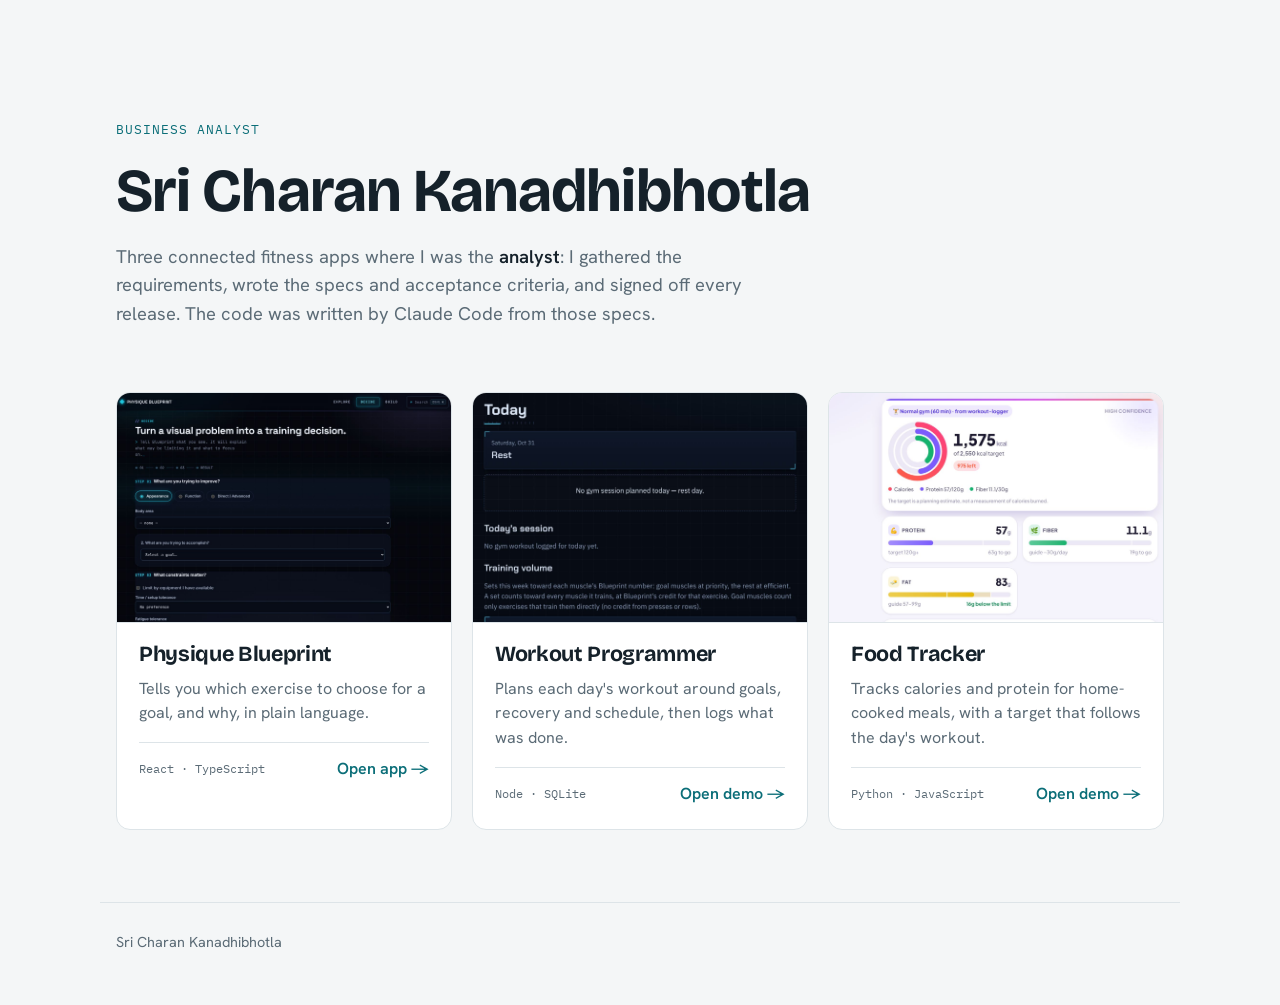
==== index.html @ c12d5351 "Add portfolio page and read-only app demos Co-Authored-By: Claude Opus 5.5 <noreply@anthropic.com> C" ====
<!doctype html>
<html lang="en">
<head>
<meta charset="utf-8">
<meta name="viewport" content="width=device-width, initial-scale=1, viewport-fit=cover">
<title>Sri Charan Kanadhibhotla</title>
<meta name="claude:viewport-fit-sides" content="cover">
<meta name="description" content="Three fitness apps I specified and shipped as business analyst.">
<link rel="preconnect" href="https://fonts.googleapis.com">
<link rel="preconnect" href="https://fonts.gstatic.com" crossorigin>
<link rel="stylesheet" href="https://fonts.googleapis.com/css2?family=Bricolage+Grotesque:opsz,wght@12..96,600;12..96,700&family=Hanken+Grotesk:wght@400;500;600&family=IBM+Plex+Mono:wght@400&display=swap">
<style>
/* Layout: short intro, then three equal app cards (screenshot, name, one line, link). Nothing else. */
:root {
  --bg: #f4f6f7;
  --card: #ffffff;
  --ink: #15212a;
  --soft: #5b6b76;
  --line: #dde4e8;
  --accent: #0b6e78;
  --display: "Bricolage Grotesque", "Avenir Next", "Segoe UI", system-ui, sans-serif;
  --body: "Hanken Grotesk", "Helvetica Neue", "Segoe UI", system-ui, sans-serif;
  --mono: "IBM Plex Mono", ui-monospace, Menlo, monospace;
}
@media (prefers-color-scheme: dark) {
  :root:not([data-theme="light"]) { --bg: #0d1418; --card: #141e24; --ink: #e6edf0; --soft: #95a6b1; --line: #26343c; --accent: #5cc6cf; color-scheme: dark; }
}
:root[data-theme="dark"] { --bg: #0d1418; --card: #141e24; --ink: #e6edf0; --soft: #95a6b1; --line: #26343c; --accent: #5cc6cf; color-scheme: dark; }

* { box-sizing: border-box; }
body { background: var(--bg); color: var(--ink); font-family: var(--body); font-size: 1rem; line-height: 1.55; -webkit-font-smoothing: antialiased; }
.wrap {
  max-width: 1080px; margin: 0 auto;
  padding-left: max(16px, env(safe-area-inset-left, 0px));
  padding-right: max(16px, env(safe-area-inset-right, 0px));
}
h1, h2 { font-family: var(--display); margin: 0; line-height: 1.1; letter-spacing: -0.015em; text-wrap: balance; }
p { margin: 0; }
a { color: var(--accent); }
a:focus-visible { outline: 2px solid var(--accent); outline-offset: 3px; border-radius: 6px; }

header { padding-block: clamp(56px, 10vw, 112px) clamp(40px, 6vw, 64px); display: grid; gap: 18px; }
.kicker { font-family: var(--mono); font-size: 0.8rem; letter-spacing: 0.08em; text-transform: uppercase; color: var(--accent); }
h1 { font-size: clamp(2.4rem, 6vw, 3.8rem); font-weight: 700; }
.role { font-size: 1.15rem; color: var(--soft); max-width: 36em; }
.role strong { color: var(--ink); font-weight: 600; }

.apps { display: grid; grid-template-columns: repeat(3, minmax(0, 1fr)); gap: 20px; padding-bottom: 72px; }
@media (max-width: 900px) { .apps { grid-template-columns: minmax(0, 1fr); max-width: 560px; } }
.app { background: var(--card); border: 1px solid var(--line); border-radius: 14px; overflow: hidden; display: grid; grid-template-rows: auto 1fr; text-decoration: none; color: inherit; transition: transform .2s ease, box-shadow .2s ease, border-color .2s ease; }
a.app:hover { transform: translateY(-3px); border-color: var(--accent); box-shadow: 0 12px 28px -18px rgba(11, 110, 120, .55); }
@media (prefers-reduced-motion: reduce) { .app { transition: none; } a.app:hover { transform: none; } }
.shot { aspect-ratio: 16 / 11; overflow: hidden; border-bottom: 1px solid var(--line); background: var(--bg); max-width: 100%; }
.shot img { width: 100%; height: 100%; object-fit: cover; object-position: top center; display: block; }
.body { padding: 20px 22px 22px; display: grid; gap: 10px; align-content: start; }
.app h2 { font-size: 1.35rem; font-weight: 700; }
.app p { color: var(--soft); }
.foot { display: flex; justify-content: space-between; align-items: center; gap: 12px; margin-top: 6px; padding-top: 14px; border-top: 1px solid var(--line); }
.stack { font-family: var(--mono); font-size: 0.74rem; color: var(--soft); }
.go { font-weight: 600; color: var(--accent); white-space: nowrap; }

footer { border-top: 1px solid var(--line); padding-block: 28px 44px; display: flex; flex-wrap: wrap; justify-content: space-between; gap: 10px; font-size: 0.9rem; color: var(--soft); }
</style>
</head>
<body>

<header class="wrap">
  <span class="kicker">Business Analyst</span>
  <h1>Sri Charan Kanadhibhotla</h1>
  <p class="role">Three connected fitness apps where I was the <strong>analyst</strong>: I gathered the requirements, wrote the specs and acceptance criteria, and signed off every release. The code was written by Claude Code from those specs.</p>
</header>

<main class="wrap apps">
  <a class="app" href="https://kanadhibhotla-sri-charan.github.io/workout-blueprint/" target="_blank" rel="noopener">
    <div class="shot"><img src="img/bp-decide.jpg" alt="Physique Blueprint decision screen" width="1400" height="941"></div>
    <div class="body">
      <h2>Physique Blueprint</h2>
      <p>Tells you which exercise to choose for a goal, and why, in plain language.</p>
      <div class="foot"><span class="stack">React · TypeScript</span><span class="go">Open app →</span></div>
    </div>
  </a>

  <a class="app" href="demos/workout/today.html">
    <div class="shot"><img src="img/wl-today.jpg" alt="Workout Programmer weekly volume screen" width="1400" height="1436"></div>
    <div class="body">
      <h2>Workout Programmer</h2>
      <p>Plans each day's workout around goals, recovery and schedule, then logs what was done.</p>
      <div class="foot"><span class="stack">Node · SQLite</span><span class="go">Open demo →</span></div>
    </div>
  </a>

  <a class="app" href="demos/food/index.html">
    <div class="shot"><img src="img/ft-today.jpg" alt="Food Tracker daily calories and protein screen" width="1400" height="1317"></div>
    <div class="body">
      <h2>Food Tracker</h2>
      <p>Tracks calories and protein for home-cooked meals, with a target that follows the day's workout.</p>
      <div class="foot"><span class="stack">Python · JavaScript</span><span class="go">Open demo →</span></div>
    </div>
  </a>
</main>

<footer class="wrap">
  <span>Sri Charan Kanadhibhotla</span>
</footer>
</body>
</html>
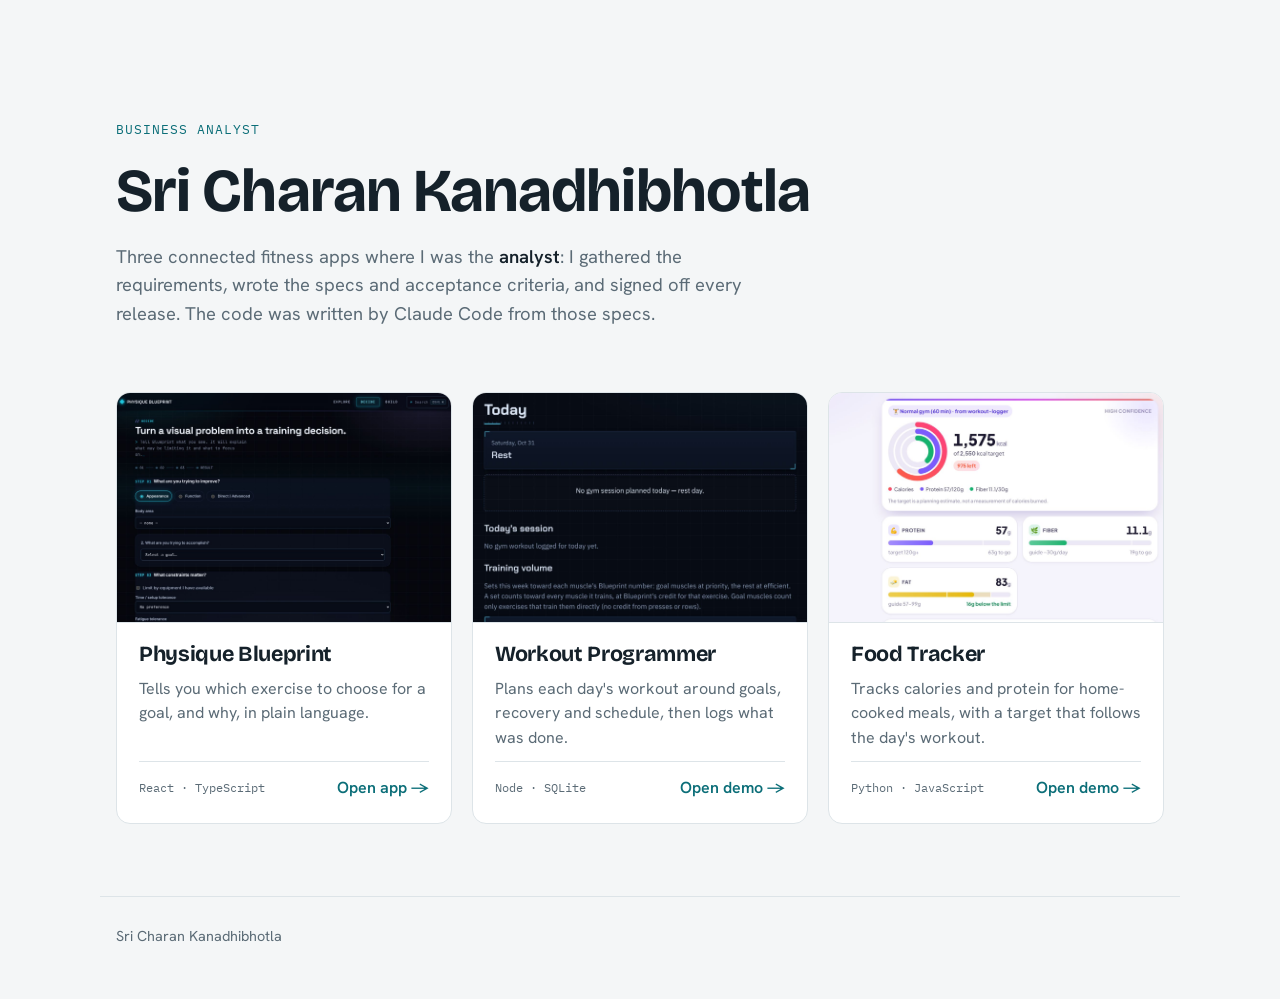
==== commit f14abd61: "Align card footers across the three app cards Co-Authored-By: Claude Opus 5.5 <noreply@anthropic.com" ====
--- a/index.html
+++ b/index.html
@@ -52,10 +52,10 @@
 @media (prefers-reduced-motion: reduce) { .app { transition: none; } a.app:hover { transform: none; } }
 .shot { aspect-ratio: 16 / 11; overflow: hidden; border-bottom: 1px solid var(--line); background: var(--bg); max-width: 100%; }
 .shot img { width: 100%; height: 100%; object-fit: cover; object-position: top center; display: block; }
-.body { padding: 20px 22px 22px; display: grid; gap: 10px; align-content: start; }
+.body { padding: 20px 22px 22px; display: flex; flex-direction: column; gap: 10px; }
 .app h2 { font-size: 1.35rem; font-weight: 700; }
 .app p { color: var(--soft); }
-.foot { display: flex; justify-content: space-between; align-items: center; gap: 12px; margin-top: 6px; padding-top: 14px; border-top: 1px solid var(--line); }
+.foot { display: flex; justify-content: space-between; align-items: center; gap: 12px; margin-top: auto; padding-top: 14px; border-top: 1px solid var(--line); }
 .stack { font-family: var(--mono); font-size: 0.74rem; color: var(--soft); }
 .go { font-weight: 600; color: var(--accent); white-space: nowrap; }
 
